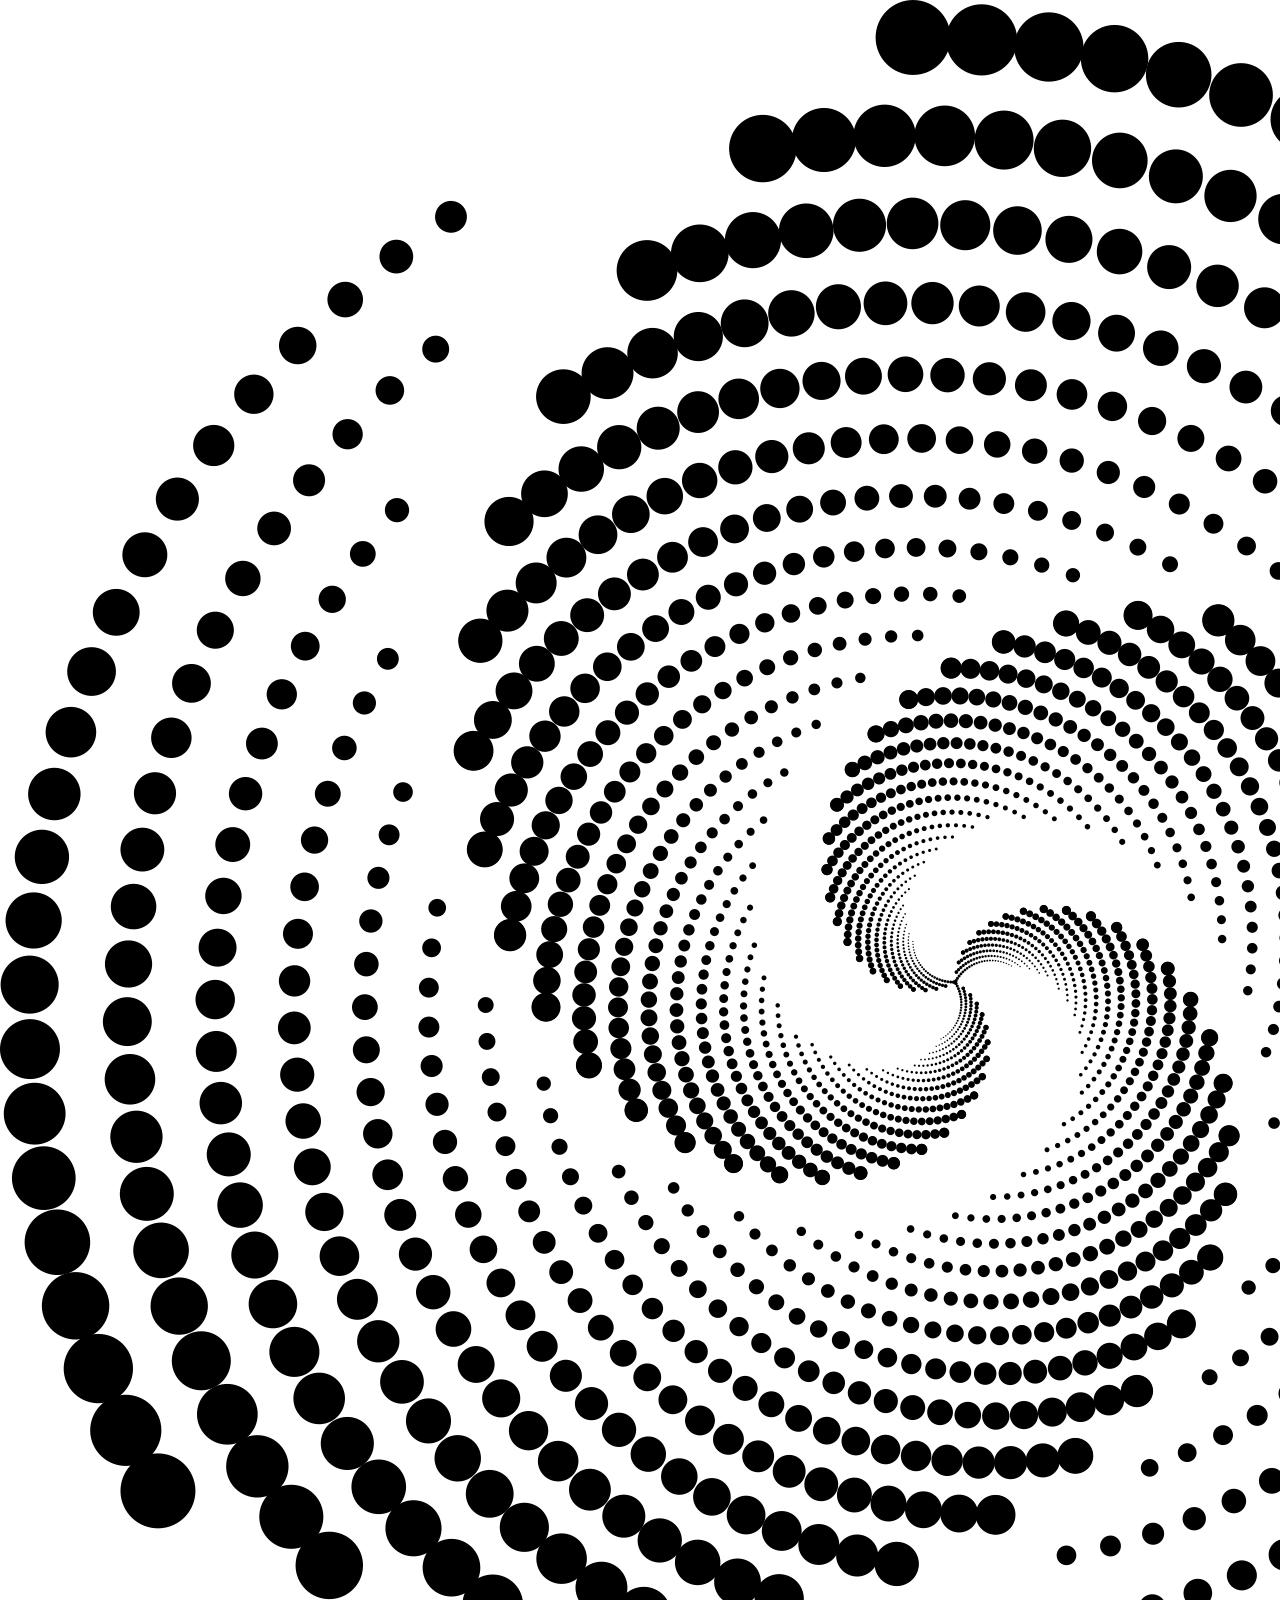
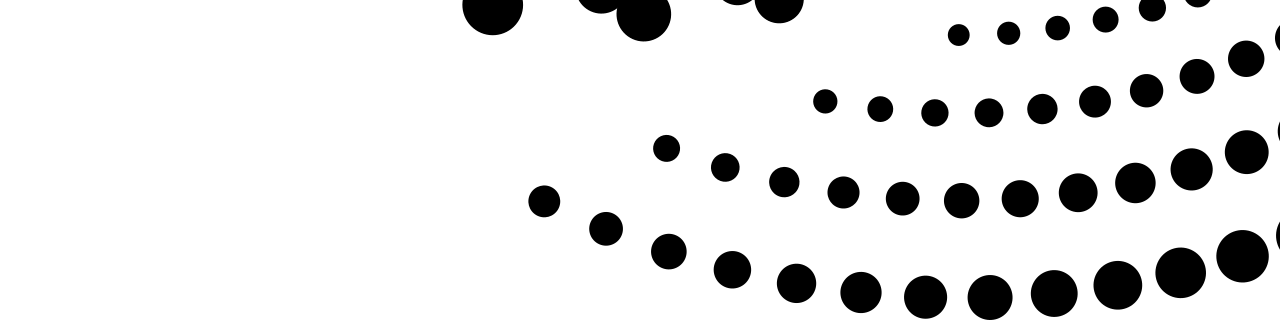
==== tech.html @ c2050981 "M studios project initialization" ====
<!DOCTYPE html>
<html lang="en">
<head>
    <meta charset="UTF-8">
    <meta name="viewport" content="width=device-width, initial-scale=1.0">
    <link rel="stylesheet" href="styles.css">
    <title>Technology Projects</title>
</head>
<body>
    <div class="maelstrom">
        <img src="images/maelstrom.png" alt="">
    </div>
</body>
</html>
---- styles.css ----
* {
    margin: 0;
    padding: 0;
}





.maelstrom {
        border: black;
        top: 0;
        left: 0;
        margin: 0;
        padding: 0;
        border-color: #000;
        background-position: center;
        background-size: fill;
        background-repeat: no-repeat;
        background-attachment: scroll;
        position: absolute;
}


.main-banner {
  margin: 0 auto;
  width: 1200px;
  height: 400px;
  background-color: #000;
  overflow: hidden;
  top: 200px;
  position: relative;
}


.main-banner .imgban {
  width: 100%;
  height: 100%;
  position: absolute;
  top: 0px;
  transition: all ease-in-out 500ms;
  -webkit-transition: transition all ease-in-out 500ms;
  -moz-transition: transition all ease-in-out 500ms;
  -o-transition: transition all ease-in-out 500ms;
}

.main-banner #imgban3 {
  background-image: url("images/bnr1.jpg");
  background-size: cover;
  background-position: center;
  background-repeat: no-repeat;



}

.main-banner #imgban2 {
  background-image: url("images/bnr2.jpg");
  background-size: cover;
  background-position: center;
  background-repeat: no-repeat;
  


}


.main-banner #imgban1 {
  background-image: url("images/bn3.jpg");
  background-size: cover;
  background-position: center;
  background-repeat: no-repeat;
  


}


.placeholder1 {
    width: 1920px;
    height: 500px;
    position: absolute;
    background-color: #000;
    top: 151%;
    left: 0;
}

.triangle-link {
    display: inline-block;
    text-decoration: none;
  }

.triangle-button1 {
    position: absolute;
    top: 154%;
    left: 32%;
    width: 380px; 
    height: 470px; 
    background: #ff0000; 
    clip-path: polygon(0% 0%, 0% 100%, 100% 100%); 
    overflow: hidden; 
    border: none; 
    cursor: pointer; 
    padding: 0; 
    margin: 0; 
    outline: none; 
}


.triangle-button1 .img {
    position: absolute;
    top: 0;
    left: 0;
    width: 100%;
    height: 100%;
    object-fit: cover; 

  }
  
  .triangle-button1:focus {
    outline: none;
  }
  
  .triangle-button1:hover {
    border-bottom-color: #0056b3;
  }



  .triangle-button2 {
    position: absolute;
    top: 154%;
    left: 44.5%;
    width: 380px; 
    height: 470px; 
    background: #ff0000; 
    clip-path: polygon(100% 0%, 0% 100%, 100% 100%); 
    overflow: hidden; 
    border: none; 
    cursor: pointer; 
    padding: 0; 
    margin: 0; 
    outline: none; 
}


.triangle-button2 .img {
    position: absolute;
    top: 0;
    left: 0;
    width: 100%;
    height: 100%;
    object-fit: cover; 

  }
  
  .triangle-button2:focus {
    outline: none;
  }
  
  .triangle-button2:hover {
    border-bottom-color: #0056b3;
  }




  .triangle-button3 {
    position: absolute;
    top: 151%;
    left: 35.5%;
    width: 500px; 
    height: 470px; 
    background: #ff0000; 
    clip-path: polygon(50% 60%, 0% 0%, 100% 0%); 
    overflow: hidden; 
    border: none; 
    cursor: pointer; 
    padding: 0; 
    margin: 0; 
    outline: none; 
}


.triangle-button3 .img {
    position: absolute;
    top: 0;
    left: 0;
    width: 100%;
    height: 100%;
    object-fit: cover; 

  }
  
  .triangle-button3:focus {
    outline: none;
  }
  
  .triangle-button3:hover {
    border-bottom-color: #0056b3;
  }

.rectangle-button1 {
    background: transparent;
    cursor: pointer;
    outline: none;
    border: none;
    position: absolute;
    left: 16%;
    top: 151%;
    height: 500px;
    width: 250px;
    background-color: #ff0000;

}

.rectangle-button1 img {
    position: absolute;
    top: 50%;
    left: 50%;
    transform: translate(-50%, -50%);
    width: 100%;
    height: 100%;
  }
  
  .triangle-button:focus {
    outline: none;
  }
  
  .triangle-button:hover {
    border-bottom-color: #0056b3;
  }


.rectangle-button2 {
    background: transparent;
    cursor: pointer;
    outline: none;
    border: none;
    position: absolute;
    z-index: 1000;
    left: 67%;
    top: 151%;
    height: 500px;
    width: 250px;
    background-color: #ff0000;

}

.rectangle-button2 img {
    position: absolute;
    top: 50%;
    left: 50%;
    transform: translate(-50%, -50%);
    width: 100%;
    height: 100%;
  }
  
  .triangle-button:focus {
    outline: none;
  }
  
  .triangle-button:hover {
    border-bottom-color: #0056b3;
  }
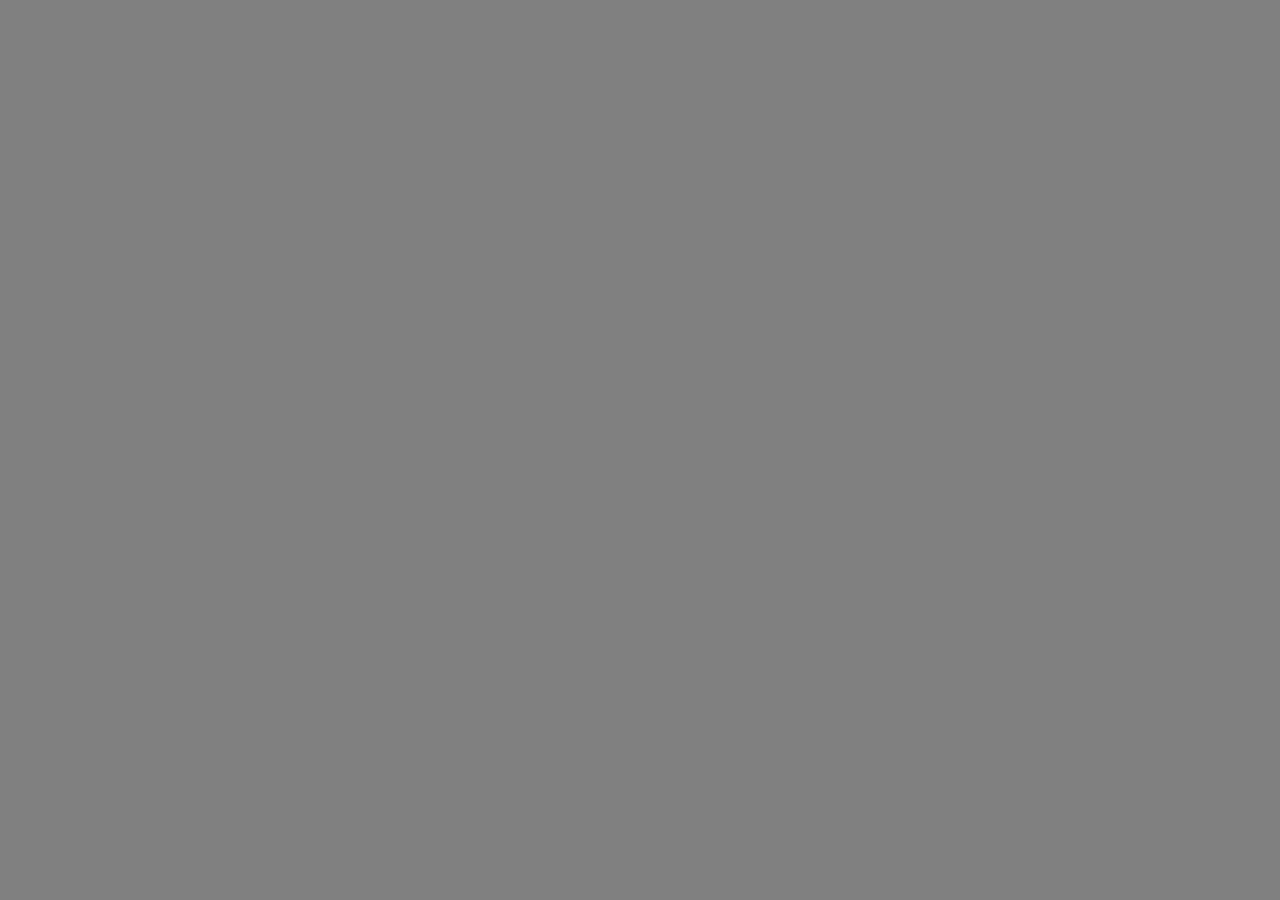
==== commit 2f0fd2b8: "finished footer animations body containers shaped altered to better fit content." ====
--- a/tech.html
+++ b/tech.html
@@ -7,8 +7,6 @@
     <title>Technology Projects</title>
 </head>
 <body>
-    <div class="maelstrom">
-        <img src="images/maelstrom.png" alt="">
-    </div>
+
 </body>
 </html>--- a/styles.css
+++ b/styles.css
@@ -1,37 +1,48 @@
-* {
-    margin: 0;
-    padding: 0;
-}
-
-
-
-
-
-.maelstrom {
-        border: black;
-        top: 0;
-        left: 0;
-        margin: 0;
-        padding: 0;
-        border-color: #000;
-        background-position: center;
-        background-size: fill;
-        background-repeat: no-repeat;
-        background-attachment: scroll;
-        position: absolute;
-}
-
-
+body {
+  margin: 0;
+  padding: 0;
+  font-family: "Open Sans", sans-serif;
+  overflow-x: hidden;
+  background: grey;
+}
+
+
+
+.logo {
+  width: 100px;
+  height: 100px;
+  position: relative;
+  top: 0;
+  left: 0;
+}
+
+.logo img {
+  position: absolute;
+  top: 0;
+  size: 60%;
+}
+
+.logo p {
+  position: absolute;
+  top: 0px;
+  left: 100px;
+  font-size: 18px;
+  color: #fff;
+}
+
+
+/* rotating banner css*/
 .main-banner {
   margin: 0 auto;
+  position: relative;
   width: 1200px;
   height: 400px;
   background-color: #000;
   overflow: hidden;
   top: 200px;
-  position: relative;
-}
-
+  left: 0;
+  position: relative;
+}
 
 .main-banner .imgban {
   width: 100%;
@@ -49,9 +60,6 @@
   background-size: cover;
   background-position: center;
   background-repeat: no-repeat;
-
-
-
 }
 
 .main-banner #imgban2 {
@@ -59,209 +67,400 @@
   background-size: cover;
   background-position: center;
   background-repeat: no-repeat;
-  
-
-
-}
-
+}
 
 .main-banner #imgban1 {
   background-image: url("images/bn3.jpg");
   background-size: cover;
   background-position: center;
   background-repeat: no-repeat;
-  
-
-
-}
-
+}
+
+
+/* first video container css*/
+.videocontainer1 {
+  background: transparent;
+  position: relative;
+  width: 100%;
+  height: 800px;
+  top: 600px;
+  left: 0;
+  overflow: hidden;
+}
 
 .placeholder1 {
-    width: 1920px;
-    height: 500px;
-    position: absolute;
-    background-color: #000;
-    top: 151%;
-    left: 0;
-}
-
-.triangle-link {
-    display: inline-block;
-    text-decoration: none;
-  }
-
-.triangle-button1 {
-    position: absolute;
-    top: 154%;
-    left: 32%;
-    width: 380px; 
-    height: 470px; 
-    background: #ff0000; 
-    clip-path: polygon(0% 0%, 0% 100%, 100% 100%); 
-    overflow: hidden; 
-    border: none; 
-    cursor: pointer; 
-    padding: 0; 
-    margin: 0; 
-    outline: none; 
-}
-
-
-.triangle-button1 .img {
-    position: absolute;
-    top: 0;
-    left: 0;
-    width: 100%;
-    height: 100%;
-    object-fit: cover; 
-
-  }
-  
-  .triangle-button1:focus {
-    outline: none;
-  }
-  
-  .triangle-button1:hover {
-    border-bottom-color: #0056b3;
-  }
-
-
-
-  .triangle-button2 {
-    position: absolute;
-    top: 154%;
-    left: 44.5%;
-    width: 380px; 
-    height: 470px; 
-    background: #ff0000; 
-    clip-path: polygon(100% 0%, 0% 100%, 100% 100%); 
-    overflow: hidden; 
-    border: none; 
-    cursor: pointer; 
-    padding: 0; 
-    margin: 0; 
-    outline: none; 
-}
-
-
-.triangle-button2 .img {
-    position: absolute;
-    top: 0;
-    left: 0;
-    width: 100%;
-    height: 100%;
-    object-fit: cover; 
-
-  }
-  
-  .triangle-button2:focus {
-    outline: none;
-  }
-  
-  .triangle-button2:hover {
-    border-bottom-color: #0056b3;
-  }
-
-
-
-
-  .triangle-button3 {
-    position: absolute;
-    top: 151%;
-    left: 35.5%;
-    width: 500px; 
-    height: 470px; 
-    background: #ff0000; 
-    clip-path: polygon(50% 60%, 0% 0%, 100% 0%); 
-    overflow: hidden; 
-    border: none; 
-    cursor: pointer; 
-    padding: 0; 
-    margin: 0; 
-    outline: none; 
-}
-
-
-.triangle-button3 .img {
-    position: absolute;
-    top: 0;
-    left: 0;
-    width: 100%;
-    height: 100%;
-    object-fit: cover; 
-
-  }
-  
-  .triangle-button3:focus {
-    outline: none;
-  }
-  
-  .triangle-button3:hover {
-    border-bottom-color: #0056b3;
-  }
-
-.rectangle-button1 {
-    background: transparent;
-    cursor: pointer;
-    outline: none;
-    border: none;
-    position: absolute;
-    left: 16%;
-    top: 151%;
-    height: 500px;
-    width: 250px;
-    background-color: #ff0000;
-
-}
-
-.rectangle-button1 img {
-    position: absolute;
-    top: 50%;
-    left: 50%;
-    transform: translate(-50%, -50%);
-    width: 100%;
-    height: 100%;
-  }
-  
-  .triangle-button:focus {
-    outline: none;
-  }
-  
-  .triangle-button:hover {
-    border-bottom-color: #0056b3;
-  }
-
-
-.rectangle-button2 {
-    background: transparent;
-    cursor: pointer;
-    outline: none;
-    border: none;
-    position: absolute;
-    z-index: 1000;
-    left: 67%;
-    top: 151%;
-    height: 500px;
-    width: 250px;
-    background-color: #ff0000;
-
-}
-
-.rectangle-button2 img {
-    position: absolute;
-    top: 50%;
-    left: 50%;
-    transform: translate(-50%, -50%);
-    width: 100%;
-    height: 100%;
-  }
-  
-  .triangle-button:focus {
-    outline: none;
-  }
-  
-  .triangle-button:hover {
-    border-bottom-color: #0056b3;
-  }
-
-
+  position: absolute;
+  top: 0;
+  left: 0;
+  width: 0%;
+  height: 500px;
+  background: #000000;
+  overflow: hidden;
+  padding: 0;
+  margin: 0;
+  z-index: 1;
+  outline: none;
+  border-radius: 0px 250px 250px 0px;
+}
+
+#vid1 {
+  width: 100%;
+  height: 100%;
+  top: 0%;
+  left: -27%;
+  position: absolute;
+  overflow: hidden;
+}
+
+.vfxinfo {
+  color: white;
+  position: absolute;
+  top: 25%;
+  right: 10%;
+  font-size: 20px;
+  z-index: 2;
+  opacity: 0;
+}
+
+
+
+.guidebutton {
+  top: 30%;
+  right: 0%;
+  width: 140px;
+  height: auto;
+  float: left;
+  transition: .5s linear;
+  position: absolute;
+  display: block;
+  overflow: hidden;
+  padding: 15px;
+  text-align: center;
+  margin: 0 5px;
+  background: transparent;
+  text-transform: uppercase;
+  font-weight: 900;
+}
+
+.guidebutton:before {
+  position: absolute;
+  content: '';
+  left: 0;
+  bottom: 0;
+  height: 4px;
+  width: 100%;
+  border-bottom: 4px solid transparent;
+  border-left: 4px solid transparent;
+  box-sizing: border-box;
+  transform: translateX(100%);
+}
+
+.guidebutton:after {
+  position: absolute;
+  content: '';
+  top: 0;
+  left: 0;
+  width: 100%;
+  height: 4px;
+  border-top: 4px solid transparent;
+  border-right: 4px solid transparent;
+  box-sizing: border-box;
+  transform: translateX(-100%);
+}
+
+.guidebutton:hover {
+  box-shadow: 0 5px 15px rgba(0, 0, 0, 0.5);
+}
+
+.guidebutton:hover:before {
+  border-color: #262626;
+  height: 100%;
+  transform: translateX(0);
+  transition: .3s transform linear, .3s height linear .3s;
+}
+
+.guidebutton:hover:after {
+  border-color: #262626;
+  height: 100%;
+  transform: translateX(0);
+  transition: .3s transform linear, .3s height linear .5s;
+}
+
+button {
+  color: black;
+  text-decoration: none;
+  cursor: pointer;
+  outline: none;
+  border: none;
+  background: transparent;
+}
+
+/* second video container css*/
+
+.videocontainer2 {
+  background: transparent;
+  position: relative;
+  width: 100%;
+  height: 500px;
+  top: 900px;
+  left: 0;
+  overflow: hidden;
+}
+
+ .placeholder2 {
+  position: absolute;
+  top: 0;
+  right: 0;
+  width: 0%;
+  height: 500px;
+  background: #000000;
+  overflow: hidden;
+  padding: 0;
+  margin: 0;
+  z-index: 1;
+  outline: none;
+  border-radius: 250px 0px 0px 250px;
+
+}
+
+#vid2 {
+  position: absolute;
+  width: 100%;
+  height: 100%;
+  top: 0;
+  right: -27%;
+}
+
+.gamesinfo {
+  z-index: 5;
+  color: #fff;
+  position: absolute;
+  overflow: hidden;
+  top: 20%;
+  left: 10%;
+  font-size: 18px;
+  opacity: 0;
+}
+
+/*side navigation*/
+
+
+.sidenav {
+  height: 100%;
+  width: 0%; 
+  position: fixed;
+  z-index: 100;
+  top: 0;
+  left: 0;
+  background-color: #000000;
+  overflow-x: hidden;
+
+}
+
+
+.navigation {
+  position: absolute;
+  top: 0;
+  left: 0;
+  width: 10%;
+  height: 100%;
+  z-index: 45;
+  background-color: #000;
+
+}
+
+.sidenav a {
+  text-decoration: none;
+  color: white;
+
+}
+
+.menubtn {
+  top: 5%;
+  left: 40%;
+  position: absolute;
+  font-size: 20px;
+  font-family: "Poppins", sans-serif;
+  color: #fff;
+  background: #9e9595;
+  box-shadow: 3px 3px 3px  black;
+}
+
+
+.closemenu {
+  top: 5%;
+  right: 10%;
+  position: absolute;
+  font-size: 20px;
+  font-family: "Poppins", sans-serif;
+  color: #fff;
+  background: #9e9595;
+  box-shadow: 3px 3px 3px  black;
+}
+
+
+
+
+/* footer css*/
+
+.footercontainer {
+  position: relative;
+  top: 1800px;
+  left: 0;
+  width: 100%;
+  height: 400px;
+  overflow: hidden;
+  background: transparent;
+
+}
+
+.footer{
+  position: absolute;
+  top: 600px;
+  left: 0;
+  width: 100%;
+  height: 100%;
+  background: rgb(255, 134, 134);
+} 
+
+
+.wrapper {
+  position: absolute;
+  display: inline-flex;
+  list-style: none;
+  height: 120px;
+  width: 100%;
+  padding-top: 40px;
+  font-family: "Poppins", sans-serif;
+  z-index: 5;
+}
+
+.wrapper .icon {
+  position: relative;
+  top: 0;
+  left: 0;
+  background: transparent;
+  border-radius: 50%;
+  margin: 10px;
+  width: 50px;
+  height: 50px;
+  font-size: 18px;
+  display: flex;
+  justify-content: center;
+  align-items: center;
+  flex-direction: column;
+  box-shadow: 0 10px 10px rgba(0, 0, 0, 0.1);
+  cursor: pointer;
+  transition: all 0.2s cubic-bezier(0.68, -0.55, 0.265, 1.55);
+}
+
+.wrapper .tooltip {
+  position: absolute;
+  top: 0;
+  font-size: 14px;
+  background: #fff;
+  color: #fff;
+  padding: 5px 8px;
+  border-radius: 5px;
+  box-shadow: 0 10px 10px rgba(0, 0, 0, 0.1);
+  opacity: 0;
+  pointer-events: none;
+  transition: all 0.3s cubic-bezier(0.68, -0.55, 0.265, 1.55);
+}
+
+.wrapper .tooltip::before {
+  position: absolute;
+  content: "";
+  height: 8px;
+  width: 8px;
+  background: #fff;
+  bottom: -3px;
+  left: 50%;
+  transform: translate(-50%) rotate(45deg);
+  transition: all 0.3s cubic-bezier(0.68, -0.55, 0.265, 1.55);
+}
+
+.wrapper .icon:hover .tooltip {
+  top: -45px;
+  opacity: 1;
+  visibility: visible;
+  pointer-events: auto;
+}
+
+.wrapper .icon:hover span,
+.wrapper .icon:hover .tooltip {
+  text-shadow: 0px -1px 0px rgba(0, 0, 0, 0.1);
+}
+
+.wrapper .facebook:hover,
+.wrapper .facebook:hover .tooltip,
+.wrapper .facebook:hover .tooltip::before {
+  background: #1877f2;
+  color: #fff;
+}
+
+.wrapper .twitter:hover,
+.wrapper .twitter:hover .tooltip,
+.wrapper .twitter:hover .tooltip::before {
+  background: #1da1f2;
+  color: #fff;
+}
+
+.wrapper .instagram:hover,
+.wrapper .instagram:hover .tooltip,
+.wrapper .instagram:hover .tooltip::before {
+  background: #e4405f;
+  color: #fff;
+}
+
+
+
+.footerlinks {
+  position: absolute;
+  top: 0;
+  left: 30%;
+  font-family: "Poppins", sans-serif;
+  font-size: 20px;
+  color: #fff;
+  opacity: 0;
+}
+
+.footerlinks2 {
+  position: absolute;
+  top: 0;
+  left: 50%;
+  font-family: "Poppins", sans-serif;
+  font-size: 20px;
+  color: #fff;
+  opacity: 0;
+}
+
+
+.footerlinks3 {
+  position: absolute;
+  top: 0;
+  left: 70%;
+  font-family: "Poppins", sans-serif;
+  font-size: 20px;
+  color: #fff;
+  opacity: 0;
+}
+
+.footerlinks a {
+  margin: 10px;
+  text-decoration: none;
+  color: #ffffff;
+}
+
+.footerlinks2 a {
+  margin: 10px;
+  text-decoration: none;
+  color: #ffffff;
+}
+
+
+.footerlinks3 a {
+  margin: 10px;
+  text-decoration: none;
+  color: #ffffff;
+}